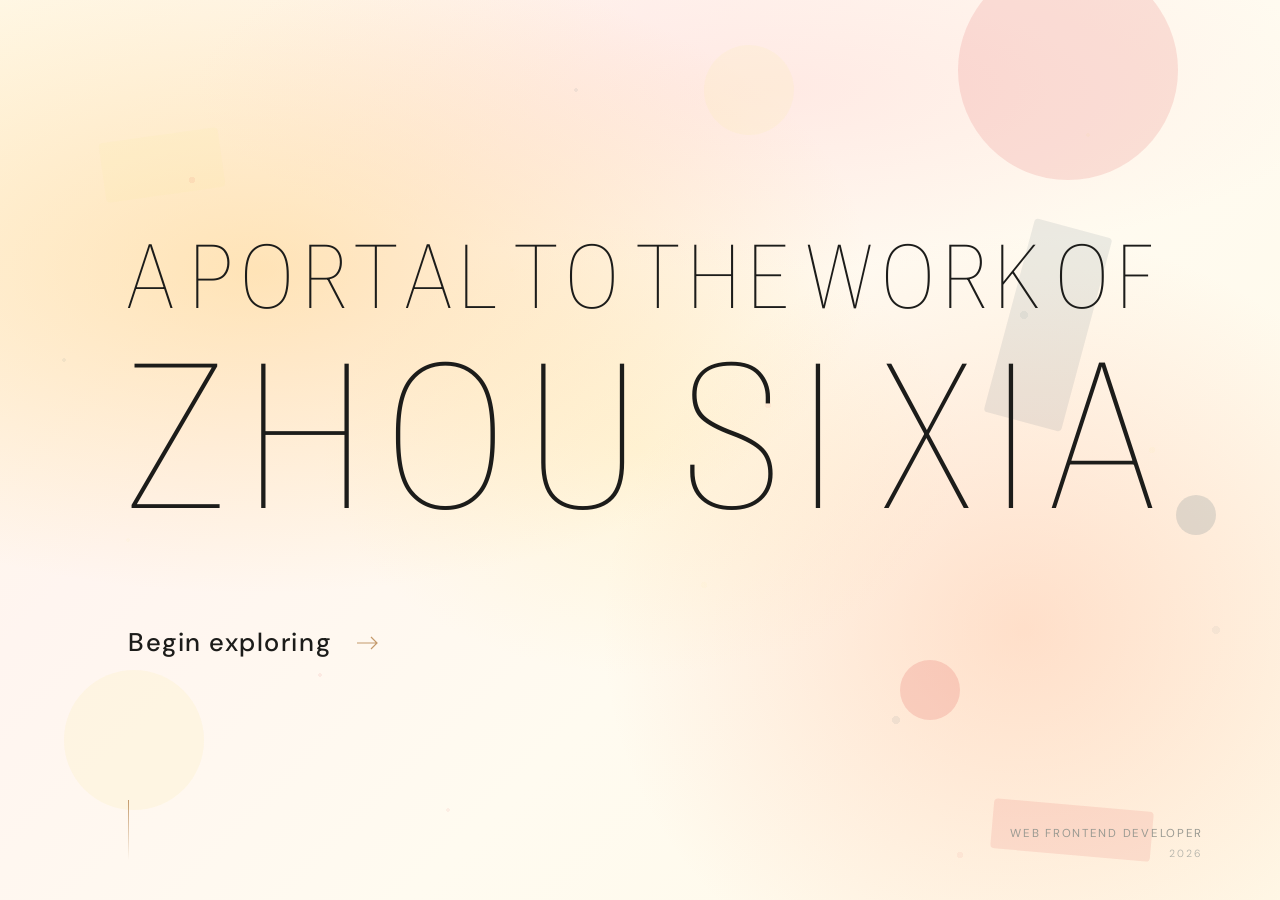
==== splash.html @ 554e8892 "[装饰] Splash 背景添加波谱风圆点 - 15个圆点，大小2-4px，随机分布 - 三色：红 #D62828 / 黄 #F8E9A1 / 深蓝 #003049 - 透明度极低（0.04-0.10" ====
<!doctype html>
<html lang="en">
  <head>
    <meta charset="UTF-8" />
    <meta name="viewport" content="width=device-width, initial-scale=1.0" />
    <title>周思霞 | Web Frontend Developer</title>
    <link rel="preconnect" href="https://fonts.googleapis.com" />
    <link rel="preconnect" href="https://fonts.gstatic.com" crossorigin />
    <!-- Roboto Flex 可变字体（支持 wght/wdth/ital 轴） -->
    <link
      href="https://fonts.googleapis.com/css2?family=Roboto+Flex:opsz,wdth,wght@8..144,25..151,100..1000&display=swap"
      rel="stylesheet"
    />
    <link
      href="https://fonts.googleapis.com/css2?family=DM+Sans:ital,opsz,wght@0,9..40,300;0,9..40,400;0,9..40,500;0,9..40,600&display=swap"
      rel="stylesheet"
    />
    <link rel="stylesheet" href="splash.css" />
  </head>
  <body>
    <div class="splash" id="splash">
      <!-- 波谱风圆点底纹 -->
      <div class="splash-dots"></div>

      <!-- 背景几何装饰 -->
      <div class="splash-shapes">
        <div class="shape shape-circle shape-1"></div>
        <div class="shape shape-circle shape-2"></div>
        <div class="shape shape-rect shape-3"></div>
        <div class="shape shape-circle shape-4"></div>
        <div class="shape shape-rect shape-5"></div>
        <div class="shape shape-circle shape-6"></div>
        <div class="shape shape-rect shape-7"></div>
        <div class="shape shape-circle shape-8"></div>
      </div>

      <!-- 主内容 -->
      <div class="splash-body">
        <!-- TextPressure 文字动效容器 -->
        <div class="tp-container" id="tpContainer1">
          <h1 class="tp-title" id="tpTitle1"></h1>
        </div>
        <div class="tp-container" id="tpContainer2">
          <h1 class="tp-title" id="tpTitle2"></h1>
        </div>

        <button class="splash-cta" id="enterBtn">
          <span>Begin exploring</span>
          <svg
            class="splash-cta-arrow"
            viewBox="0 0 32 32"
            fill="none"
            stroke="currentColor"
            stroke-width="1.2"
          >
            <path d="M6 16h20M20 10l6 6-6 6" />
          </svg>
        </button>
      </div>

      <!-- 右下角信息 -->
      <div class="splash-footer">
        <span class="splash-footer-role">WEB FRONTEND DEVELOPER</span>
        <span class="splash-footer-year">2026</span>
      </div>

      <!-- 左下角装饰线 -->
      <div class="splash-accent"></div>
    </div>

    <script>
      // =============================================
      // TextPressure - 严格按 ReactBits 原始代码移植
      // 保留全部动画曲线和延迟参数
      // 两行独立实例，共享鼠标状态
      // =============================================
      (function () {
        "use strict";

        const TEXT_COLOR = "#1C1C1A";
        const WIDTH = true;
        const WEIGHT = true;
        const ITALIC = true;
        const ALPHA = false;
        const MIN_FONT_SIZE = 20;

        // 原始工具函数
        function dist(a, b) {
          const dx = b.x - a.x;
          const dy = b.y - a.y;
          return Math.sqrt(dx * dx + dy * dy);
        }

        function getAttr(distance, maxDist, minVal, maxVal) {
          const val = maxVal - Math.abs((maxVal * distance) / maxDist);
          return Math.max(minVal, val + minVal);
        }

        function debounce(func, delay) {
          let timeoutId;
          return function () {
            clearTimeout(timeoutId);
            timeoutId = setTimeout(func, delay);
          };
        }

        // 共享鼠标状态
        const mouseRef = { x: 0, y: 0 };
        const cursorRef = { x: 0, y: 0 };
        const targetRef = { x: 0, y: 0 }; // 动画实际跟随的目标
        let isHovering = false;

        window.addEventListener("mousemove", function (e) {
          cursorRef.x = e.clientX;
          cursorRef.y = e.clientY;
        });
        window.addEventListener(
          "touchmove",
          function (e) {
            const t = e.touches[0];
            cursorRef.x = t.clientX;
            cursorRef.y = t.clientY;
          },
          { passive: true },
        );

        // 初始化鼠标位置
        const initRect = document
          .getElementById("tpContainer1")
          .getBoundingClientRect();
        const initCx = initRect.left + initRect.width / 2;
        const initCy = initRect.top + initRect.height / 2;
        mouseRef.x = initCx;
        mouseRef.y = initCy;
        cursorRef.x = initCx;
        cursorRef.y = initCy;
        targetRef.x = initCx;
        targetRef.y = initCy;

        // 检测鼠标是否在文字区域内
        function checkHover() {
          const r1 = document
            .getElementById("tpContainer1")
            .getBoundingClientRect();
          const r2 = document
            .getElementById("tpContainer2")
            .getBoundingClientRect();
          const padding = 40;
          const top = Math.min(r1.top, r2.top) - padding;
          const bottom = Math.max(r1.bottom, r2.bottom) + padding;
          const left = Math.min(r1.left, r2.left) - padding;
          const right = Math.max(r1.right, r2.right) + padding;
          isHovering =
            cursorRef.x >= left &&
            cursorRef.x <= right &&
            cursorRef.y >= top &&
            cursorRef.y <= bottom;
        }

        window.addEventListener("mousemove", checkHover);
        window.addEventListener("touchmove", checkHover, { passive: true });

        // 创建单行 TextPressure
        function createLine(containerId, titleId, text) {
          const container = document.getElementById(containerId);
          const title = document.getElementById(titleId);
          const chars = text.split("");
          const spansRef = [];

          chars.forEach(function (char) {
            const span = document.createElement("span");
            span.textContent = char;
            span.setAttribute("data-char", char);
            span.style.display = "inline-block";
            span.style.color = TEXT_COLOR;
            title.appendChild(span);
            spansRef.push(span);
          });

          function setSize() {
            if (!container || !title) return;
            const containerW = container.getBoundingClientRect().width;
            let newFontSize = containerW / (chars.length / 2);
            newFontSize = Math.max(newFontSize, MIN_FONT_SIZE);
            title.style.fontSize = newFontSize + "px";
          }

          const debouncedSetSize = debounce(setSize, 100);
          debouncedSetSize();
          window.addEventListener("resize", debouncedSetSize);

          return { title: title, spansRef: spansRef };
        }

        // 创建两行
        const line1 = createLine(
          "tpContainer1",
          "tpTitle1",
          "A PORTAL TO THE WORK OF",
        );
        const line2 = createLine("tpContainer2", "tpTitle2", "ZHOU SI XIA");

        // 默认状态值
        const DEFAULT_WDTH = 100;
        const DEFAULT_WGHT = 200;
        const DEFAULT_ITAL = 0;
        const LERP = 15; // 原始 lerp 因子

        // 每个 span 的当前插值状态
        function createSpanState() {
          return { wdth: DEFAULT_WDTH, wght: DEFAULT_WGHT, ital: DEFAULT_ITAL };
        }

        // 初始化所有 span 的状态
        function initSpanStates(line) {
          line.states = line.spansRef.map(function () {
            return createSpanState();
          });
        }

        initSpanStates(line1);
        initSpanStates(line2);

        // 原始动画循环
        function animate() {
          if (isHovering) {
            // 悬停：按原始逻辑计算目标值
            [line1, line2].forEach(function (line) {
              if (!line.title) return;
              const titleRect = line.title.getBoundingClientRect();
              const maxDist = titleRect.width / 2;

              line.spansRef.forEach(function (span, i) {
                if (!span) return;
                const rect = span.getBoundingClientRect();
                const charCenter = {
                  x: rect.x + rect.width / 2,
                  y: rect.y + rect.height / 2,
                };
                const d = dist(mouseRef, charCenter);

                const targetWdth = WIDTH
                  ? Math.floor(getAttr(d, maxDist, 5, 200))
                  : DEFAULT_WDTH;
                const targetWght = WEIGHT
                  ? Math.floor(getAttr(d, maxDist, 100, 900))
                  : DEFAULT_WGHT;
                const targetItal = ITALIC
                  ? parseFloat(getAttr(d, maxDist, 0, 1).toFixed(2))
                  : DEFAULT_ITAL;

                // 插值到目标
                line.states[i].wdth +=
                  (targetWdth - line.states[i].wdth) / LERP;
                line.states[i].wght +=
                  (targetWght - line.states[i].wght) / LERP;
                line.states[i].ital +=
                  (targetItal - line.states[i].ital) / LERP;
              });
            });

            // 跟随鼠标
            mouseRef.x += (cursorRef.x - mouseRef.x) / LERP;
            mouseRef.y += (cursorRef.y - mouseRef.y) / LERP;
          } else {
            // 离开：所有 span 平滑恢复到默认值
            [line1, line2].forEach(function (line) {
              line.states.forEach(function (state) {
                state.wdth += (DEFAULT_WDTH - state.wdth) / LERP;
                state.wght += (DEFAULT_WGHT - state.wght) / LERP;
                state.ital += (DEFAULT_ITAL - state.ital) / LERP;
              });
            });
          }

          // 应用当前状态到 DOM
          [line1, line2].forEach(function (line) {
            line.spansRef.forEach(function (span, i) {
              if (!span || !line.states[i]) return;
              const s = line.states[i];
              const settings =
                "'wght' " +
                Math.round(s.wght) +
                ", 'wdth' " +
                Math.round(s.wdth) +
                ", 'ital' " +
                s.ital.toFixed(2);
              if (span.style.fontVariationSettings !== settings) {
                span.style.fontVariationSettings = settings;
              }
            });
          });

          requestAnimationFrame(animate);
        }

        requestAnimationFrame(animate);
      })();
    </script>

    <!-- 过渡 -->
    <script>
      document
        .getElementById("enterBtn")
        .addEventListener("click", function () {
          document.getElementById("splash").classList.add("fade-out");
          setTimeout(function () {
            window.location.href = "index.html";
          }, 1000);
        });
    </script>
  </body>
</html>
---- splash.css ----
/* ========================================
   Splash Page - 画廊入口
   灵感：Pieter Lessing / Duda Moraes / James Parker
   ======================================== */

* { margin: 0; padding: 0; box-sizing: border-box; }

html, body {
  width: 100%;
  height: 100%;
  overflow: hidden;
  background: #FFFBF0;
}

/* 整页容器 */
.splash {
  position: fixed;
  inset: 0;
  width: 100%;
  height: 100%;
  z-index: 10000;
  display: flex;
  transition: opacity 1s cubic-bezier(0.65, 0, 0.35, 1);
  /* 多层渐变叠加，营造高级层次感 */
  background:
    radial-gradient(ellipse 80% 60% at 20% 30%, rgba(255, 200, 100, 0.4) 0%, transparent 60%),
    radial-gradient(ellipse 60% 80% at 80% 70%, rgba(255, 160, 120, 0.3) 0%, transparent 55%),
    radial-gradient(ellipse 50% 50% at 50% 50%, rgba(255, 230, 150, 0.25) 0%, transparent 50%),
    radial-gradient(ellipse 90% 40% at 60% 10%, rgba(255, 180, 180, 0.2) 0%, transparent 50%),
    linear-gradient(135deg, #FFF8E7 0%, #FFF5F0 30%, #FFFBF0 60%, #FFF9E8 100%);
}

/* 整页容器 */
.splash {
  position: fixed;
  inset: 0;
  width: 100%;
  height: 100%;
  z-index: 10000;
  display: flex;
  transition: opacity 1s cubic-bezier(0.65, 0, 0.35, 1);
}

.splash.fade-out {
  opacity: 0;
  pointer-events: none;
}

/* 波谱风圆点底纹 */
.splash-dots {
  position: absolute;
  inset: 0;
  z-index: 0;
  pointer-events: none;
  background:
    radial-gradient(circle 3px at 15% 20%, rgba(214, 40, 40, 0.08) 100%, transparent 100%),
    radial-gradient(circle 2px at 85% 15%, rgba(248, 233, 161, 0.1) 100%, transparent 100%),
    radial-gradient(circle 4px at 70% 80%, rgba(0, 48, 73, 0.06) 100%, transparent 100%),
    radial-gradient(circle 2px at 25% 75%, rgba(214, 40, 40, 0.07) 100%, transparent 100%),
    radial-gradient(circle 3px at 90% 50%, rgba(248, 233, 161, 0.09) 100%, transparent 100%),
    radial-gradient(circle 2px at 45% 10%, rgba(0, 48, 73, 0.06) 100%, transparent 100%),
    radial-gradient(circle 3px at 60% 45%, rgba(214, 40, 40, 0.05) 100%, transparent 100%),
    radial-gradient(circle 2px at 10% 60%, rgba(248, 233, 161, 0.08) 100%, transparent 100%),
    radial-gradient(circle 4px at 80% 35%, rgba(0, 48, 73, 0.05) 100%, transparent 100%),
    radial-gradient(circle 2px at 35% 90%, rgba(214, 40, 40, 0.06) 100%, transparent 100%),
    radial-gradient(circle 3px at 55% 65%, rgba(248, 233, 161, 0.07) 100%, transparent 100%),
    radial-gradient(circle 2px at 5% 40%, rgba(0, 48, 73, 0.05) 100%, transparent 100%),
    radial-gradient(circle 3px at 75% 95%, rgba(214, 40, 40, 0.05) 100%, transparent 100%),
    radial-gradient(circle 2px at 40% 30%, rgba(248, 233, 161, 0.06) 100%, transparent 100%),
    radial-gradient(circle 4px at 95% 70%, rgba(0, 48, 73, 0.04) 100%, transparent 100%);
}

/* 背景几何装饰 */
.splash-shapes {
  position: absolute;
  inset: 0;
  z-index: 1;
  pointer-events: none;
  overflow: hidden;
}

.shape {
  position: absolute;
  opacity: 0;
  animation: shape-in 1.2s ease forwards;
}

.shape-circle {
  border-radius: 50%;
}

.shape-rect {
  border-radius: 4px;
}

/* 圆形1 - 右上角大圆 */
.shape-1 {
  width: 220px;
  height: 220px;
  background: rgba(214, 40, 40, 0.12);
  top: -40px;
  right: 8%;
  animation-delay: 0.3s;
}

/* 圆形2 - 左下角中圆 */
.shape-2 {
  width: 140px;
  height: 140px;
  background: rgba(248, 233, 161, 0.18);
  bottom: 10%;
  left: 5%;
  animation-delay: 0.5s;
}

/* 长方形1 - 右侧中部 */
.shape-3 {
  width: 80px;
  height: 200px;
  background: rgba(0, 48, 73, 0.08);
  top: 25%;
  right: 15%;
  transform: rotate(15deg);
  animation-delay: 0.4s;
}

/* 圆形3 - 右下角小圆 */
.shape-4 {
  width: 60px;
  height: 60px;
  background: rgba(214, 40, 40, 0.15);
  bottom: 20%;
  right: 25%;
  animation-delay: 0.7s;
}

/* 长方形2 - 左上角 */
.shape-5 {
  width: 120px;
  height: 60px;
  background: rgba(248, 233, 161, 0.14);
  top: 15%;
  left: 8%;
  transform: rotate(-8deg);
  animation-delay: 0.6s;
}

/* 圆形4 - 右侧中部小圆 */
.shape-6 {
  width: 40px;
  height: 40px;
  background: rgba(0, 48, 73, 0.12);
  top: 55%;
  right: 5%;
  animation-delay: 0.8s;
}

/* 长方形3 - 底部右侧 */
.shape-7 {
  width: 160px;
  height: 50px;
  background: rgba(214, 40, 40, 0.1);
  bottom: 5%;
  right: 10%;
  transform: rotate(5deg);
  animation-delay: 0.9s;
}

/* 圆形5 - 顶部中央偏右 */
.shape-8 {
  width: 90px;
  height: 90px;
  background: rgba(248, 233, 161, 0.16);
  top: 5%;
  left: 55%;
  animation-delay: 0.5s;
}

@keyframes shape-in {
  from {
    opacity: 0;
    scale: 0.8;
    translate: 0 20px;
  }
  to {
    opacity: 1;
    scale: 1;
    translate: 0 0;
  }
}

/* 左侧内容区 */
.splash-body {
  position: relative;
  z-index: 2;
  flex: 1;
  display: flex;
  flex-direction: column;
  justify-content: center;
  padding: 0 10%;
  pointer-events: none;
}

.splash-body * {
  pointer-events: auto;
}

/* TextPressure 文字动效容器 */
.tp-container {
  position: relative;
  width: 100%;
  opacity: 0;
  animation: splash-in 1s ease forwards;
  animation-delay: 0.4s;
}

.tp-container + .tp-container {
  animation-delay: 0.6s;
}

.tp-title {
  font-family: 'Roboto Flex', sans-serif;
  text-transform: uppercase;
  font-weight: 100;
  line-height: 1.1;
  margin: 0;
  text-align: center;
  user-select: none;
  white-space: nowrap;
  width: 100%;
  display: flex;
  justify-content: space-between;
  color: #1C1C1A;
}

/* 按钮 */
.splash-cta {
  margin-top: 64px;
  display: inline-flex;
  align-items: center;
  gap: 20px;
  font-family: 'DM Sans', 'Inter', sans-serif;
  font-size: 1.6rem;
  font-weight: 500;
  letter-spacing: 0.06em;
  color: #1C1C1A;
  background: none;
  border: none;
  cursor: pointer;
  padding: 12px 0;
  opacity: 0;
  transform: translateY(16px);
  animation: splash-in 0.9s ease forwards;
  animation-delay: 0.8s;
  transition: gap 0.3s ease, color 0.3s ease, transform 0.15s ease;
}

.splash-cta:hover {
  gap: 28px;
  color: #C49A6C;
}

.splash-cta:active {
  transform: scale(0.95);
  transition: transform 0.08s ease;
}

.splash-cta-arrow {
  width: 32px;
  height: 32px;
  color: #C49A6C;
  transition: transform 0.3s ease;
}

.splash-cta:hover .splash-cta-arrow {
  transform: translateX(6px);
}

/* 右下角信息 */
.splash-footer {
  position: absolute;
  bottom: 40px;
  right: 6%;
  z-index: 2;
  display: flex;
  flex-direction: column;
  align-items: flex-end;
  gap: 6px;
  opacity: 0;
  animation: splash-in 0.8s ease forwards;
  animation-delay: 1.2s;
}

.splash-footer-role {
  font-family: 'DM Sans', 'Inter', sans-serif;
  font-size: 0.72rem;
  font-weight: 400;
  letter-spacing: 0.15em;
  text-transform: uppercase;
  color: #9A9A92;
}

.splash-footer-year {
  font-family: 'DM Sans', 'Inter', sans-serif;
  font-size: 0.65rem;
  font-weight: 300;
  letter-spacing: 0.2em;
  color: #B0B0A8;
}

/* 左下角装饰 */
.splash-accent {
  position: absolute;
  bottom: 40px;
  left: 10%;
  z-index: 2;
  width: 1px;
  height: 60px;
  background: linear-gradient(to bottom, #C49A6C, transparent);
  opacity: 0;
  animation: splash-in 0.8s ease forwards;
  animation-delay: 1.4s;
}

/* 动画 */
@keyframes splash-in {
  to {
    opacity: 1;
    transform: translateY(0);
  }
}

/* 响应式 */
@media (max-width: 768px) {
  .splash-body {
    padding: 0 8%;
  }

  .tp-title {
    white-space: normal;
  }

  .splash-footer {
    bottom: 32px;
    right: 8%;
  }

  .splash-accent {
    bottom: 32px;
    left: 8%;
    height: 40px;
  }
}
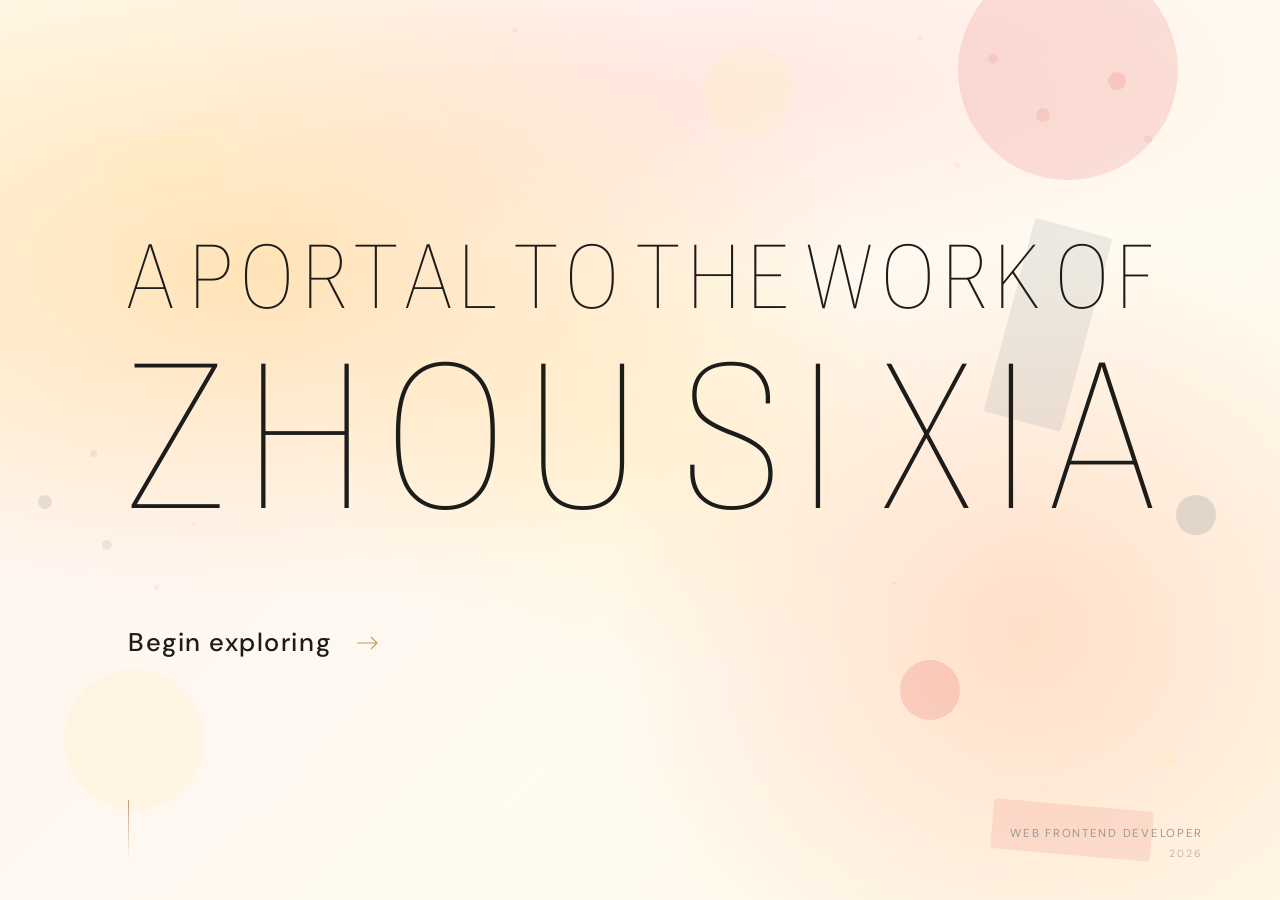
==== commit ebefd972: "[重写] Splash 波谱圆点改为聚落式分布 - 右上角红色聚落：6个圆点，18px→5px 递减 - 右下角黄色聚落：5个圆点，16px→5px 递减 - 左侧蓝色聚落：5个圆点，14px→4px" ====
--- a/splash.html
+++ b/splash.html
@@ -19,8 +19,34 @@
   </head>
   <body>
     <div class="splash" id="splash">
-      <!-- 波谱风圆点底纹 -->
-      <div class="splash-dots"></div>
+      <!-- 波谱风圆点底纹 - 聚落式分布 -->
+      <div class="splash-dots">
+        <!-- 右上角红色聚落 -->
+        <div class="dots-cluster dots-red-1"></div>
+        <div class="dots-cluster dots-red-2"></div>
+        <div class="dots-cluster dots-red-3"></div>
+        <div class="dots-cluster dots-red-4"></div>
+        <div class="dots-cluster dots-red-5"></div>
+        <div class="dots-cluster dots-red-6"></div>
+        <!-- 右下角黄色聚落 -->
+        <div class="dots-cluster dots-yellow-1"></div>
+        <div class="dots-cluster dots-yellow-2"></div>
+        <div class="dots-cluster dots-yellow-3"></div>
+        <div class="dots-cluster dots-yellow-4"></div>
+        <div class="dots-cluster dots-yellow-5"></div>
+        <!-- 左侧蓝色聚落 -->
+        <div class="dots-cluster dots-blue-1"></div>
+        <div class="dots-cluster dots-blue-2"></div>
+        <div class="dots-cluster dots-blue-3"></div>
+        <div class="dots-cluster dots-blue-4"></div>
+        <div class="dots-cluster dots-blue-5"></div>
+        <!-- 散点 -->
+        <div class="dots-cluster dots-scatter-1"></div>
+        <div class="dots-cluster dots-scatter-2"></div>
+        <div class="dots-cluster dots-scatter-3"></div>
+        <div class="dots-cluster dots-scatter-4"></div>
+        <div class="dots-cluster dots-scatter-5"></div>
+      </div>
 
       <!-- 背景几何装饰 -->
       <div class="splash-shapes">
--- a/splash.css
+++ b/splash.css
@@ -46,29 +46,49 @@
   pointer-events: none;
 }
 
-/* 波谱风圆点底纹 */
+/* 波谱风圆点底纹 - 从大到小、从密到散 */
 .splash-dots {
   position: absolute;
   inset: 0;
   z-index: 0;
   pointer-events: none;
-  background:
-    radial-gradient(circle 3px at 15% 20%, rgba(214, 40, 40, 0.08) 100%, transparent 100%),
-    radial-gradient(circle 2px at 85% 15%, rgba(248, 233, 161, 0.1) 100%, transparent 100%),
-    radial-gradient(circle 4px at 70% 80%, rgba(0, 48, 73, 0.06) 100%, transparent 100%),
-    radial-gradient(circle 2px at 25% 75%, rgba(214, 40, 40, 0.07) 100%, transparent 100%),
-    radial-gradient(circle 3px at 90% 50%, rgba(248, 233, 161, 0.09) 100%, transparent 100%),
-    radial-gradient(circle 2px at 45% 10%, rgba(0, 48, 73, 0.06) 100%, transparent 100%),
-    radial-gradient(circle 3px at 60% 45%, rgba(214, 40, 40, 0.05) 100%, transparent 100%),
-    radial-gradient(circle 2px at 10% 60%, rgba(248, 233, 161, 0.08) 100%, transparent 100%),
-    radial-gradient(circle 4px at 80% 35%, rgba(0, 48, 73, 0.05) 100%, transparent 100%),
-    radial-gradient(circle 2px at 35% 90%, rgba(214, 40, 40, 0.06) 100%, transparent 100%),
-    radial-gradient(circle 3px at 55% 65%, rgba(248, 233, 161, 0.07) 100%, transparent 100%),
-    radial-gradient(circle 2px at 5% 40%, rgba(0, 48, 73, 0.05) 100%, transparent 100%),
-    radial-gradient(circle 3px at 75% 95%, rgba(214, 40, 40, 0.05) 100%, transparent 100%),
-    radial-gradient(circle 2px at 40% 30%, rgba(248, 233, 161, 0.06) 100%, transparent 100%),
-    radial-gradient(circle 4px at 95% 70%, rgba(0, 48, 73, 0.04) 100%, transparent 100%);
-}
+  overflow: hidden;
+}
+
+.dots-cluster {
+  position: absolute;
+  border-radius: 50%;
+  pointer-events: none;
+}
+
+/* 右上角聚落 - 红色系 */
+.dots-red-1 { width: 18px; height: 18px; background: rgba(214,40,40,0.12); top: 8%; right: 12%; }
+.dots-red-2 { width: 14px; height: 14px; background: rgba(214,40,40,0.10); top: 12%; right: 18%; }
+.dots-red-3 { width: 10px; height: 10px; background: rgba(214,40,40,0.09); top: 6%; right: 22%; }
+.dots-red-4 { width: 8px; height: 8px; background: rgba(214,40,40,0.07); top: 15%; right: 10%; }
+.dots-red-5 { width: 6px; height: 6px; background: rgba(214,40,40,0.06); top: 18%; right: 25%; }
+.dots-red-6 { width: 5px; height: 5px; background: rgba(214,40,40,0.05); top: 4%; right: 28%; }
+
+/* 右下角聚落 - 黄色系 */
+.dots-yellow-1 { width: 16px; height: 16px; background: rgba(248,233,161,0.14); bottom: 15%; right: 8%; }
+.dots-yellow-2 { width: 12px; height: 12px; background: rgba(248,233,161,0.12); bottom: 20%; right: 14%; }
+.dots-yellow-3 { width: 9px; height: 9px; background: rgba(248,233,161,0.10); bottom: 12%; right: 18%; }
+.dots-yellow-4 { width: 7px; height: 7px; background: rgba(248,233,161,0.08); bottom: 25%; right: 6%; }
+.dots-yellow-5 { width: 5px; height: 5px; background: rgba(248,233,161,0.06); bottom: 8%; right: 22%; }
+
+/* 左侧中部聚落 - 深蓝系 */
+.dots-blue-1 { width: 14px; height: 14px; background: rgba(0,48,73,0.10); top: 55%; left: 3%; }
+.dots-blue-2 { width: 10px; height: 10px; background: rgba(0,48,73,0.08); top: 60%; left: 8%; }
+.dots-blue-3 { width: 7px; height: 7px; background: rgba(0,48,73,0.07); top: 50%; left: 7%; }
+.dots-blue-4 { width: 5px; height: 5px; background: rgba(0,48,73,0.05); top: 65%; left: 12%; }
+.dots-blue-5 { width: 4px; height: 4px; background: rgba(0,48,73,0.04); top: 58%; left: 15%; }
+
+/* 顶部散点 - 混合色 */
+.dots-scatter-1 { width: 6px; height: 6px; background: rgba(214,40,40,0.06); top: 3%; left: 40%; }
+.dots-scatter-2 { width: 5px; height: 5px; background: rgba(248,233,161,0.07); top: 22%; right: 35%; }
+.dots-scatter-3 { width: 4px; height: 4px; background: rgba(0,48,73,0.05); bottom: 35%; right: 30%; }
+.dots-scatter-4 { width: 3px; height: 3px; background: rgba(214,40,40,0.04); top: 40%; right: 40%; }
+.dots-scatter-5 { width: 3px; height: 3px; background: rgba(248,233,161,0.05); bottom: 40%; left: 25%; }
 
 /* 背景几何装饰 */
 .splash-shapes {
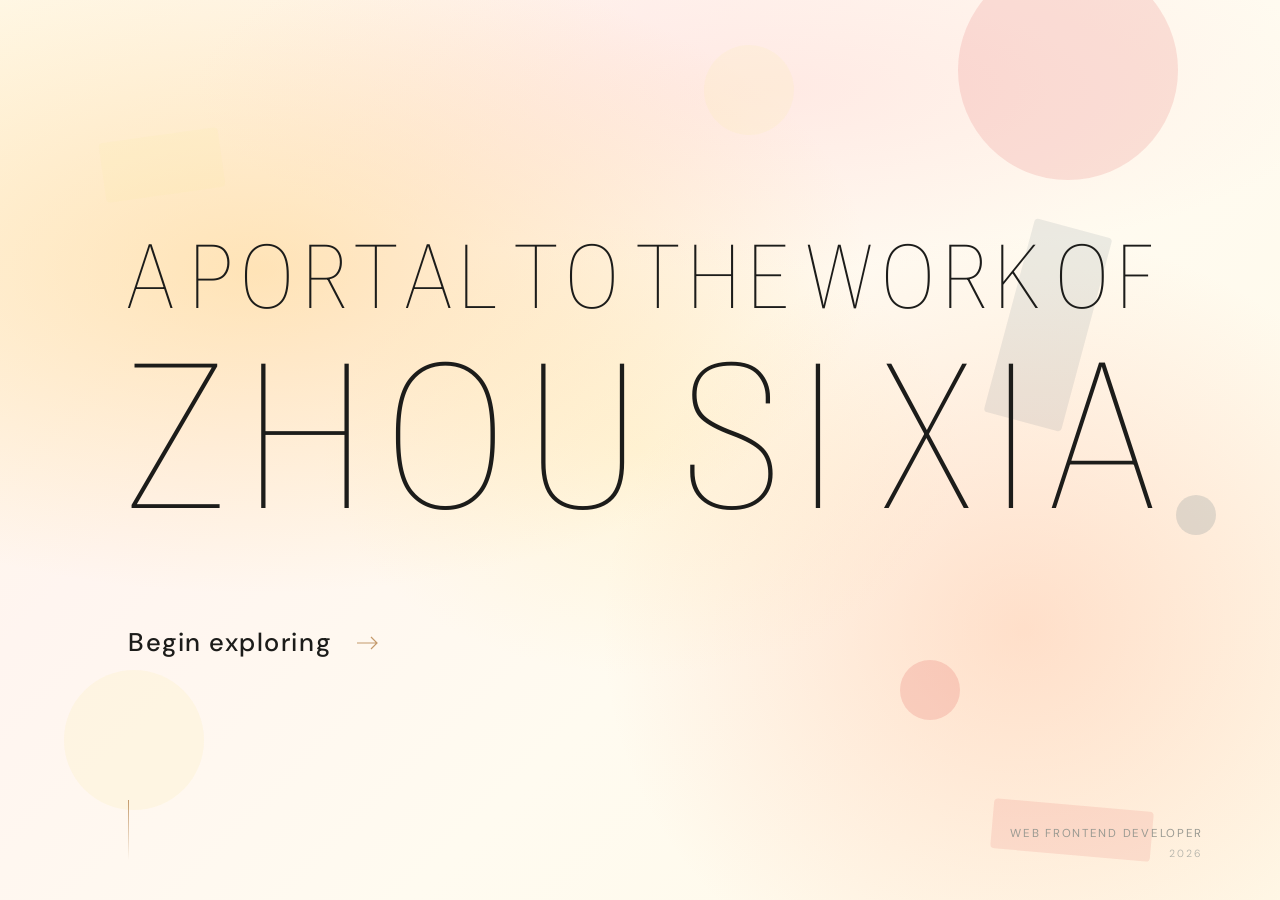
==== commit ed2282d1: "[清理] 删除全部波谱风圆点代码" ====
--- a/splash.html
+++ b/splash.html
@@ -19,35 +19,6 @@
   </head>
   <body>
     <div class="splash" id="splash">
-      <!-- 波谱风圆点底纹 - 聚落式分布 -->
-      <div class="splash-dots">
-        <!-- 右上角红色聚落 -->
-        <div class="dots-cluster dots-red-1"></div>
-        <div class="dots-cluster dots-red-2"></div>
-        <div class="dots-cluster dots-red-3"></div>
-        <div class="dots-cluster dots-red-4"></div>
-        <div class="dots-cluster dots-red-5"></div>
-        <div class="dots-cluster dots-red-6"></div>
-        <!-- 右下角黄色聚落 -->
-        <div class="dots-cluster dots-yellow-1"></div>
-        <div class="dots-cluster dots-yellow-2"></div>
-        <div class="dots-cluster dots-yellow-3"></div>
-        <div class="dots-cluster dots-yellow-4"></div>
-        <div class="dots-cluster dots-yellow-5"></div>
-        <!-- 左侧蓝色聚落 -->
-        <div class="dots-cluster dots-blue-1"></div>
-        <div class="dots-cluster dots-blue-2"></div>
-        <div class="dots-cluster dots-blue-3"></div>
-        <div class="dots-cluster dots-blue-4"></div>
-        <div class="dots-cluster dots-blue-5"></div>
-        <!-- 散点 -->
-        <div class="dots-cluster dots-scatter-1"></div>
-        <div class="dots-cluster dots-scatter-2"></div>
-        <div class="dots-cluster dots-scatter-3"></div>
-        <div class="dots-cluster dots-scatter-4"></div>
-        <div class="dots-cluster dots-scatter-5"></div>
-      </div>
-
       <!-- 背景几何装饰 -->
       <div class="splash-shapes">
         <div class="shape shape-circle shape-1"></div>
--- a/splash.css
+++ b/splash.css
@@ -45,50 +45,6 @@
   opacity: 0;
   pointer-events: none;
 }
-
-/* 波谱风圆点底纹 - 从大到小、从密到散 */
-.splash-dots {
-  position: absolute;
-  inset: 0;
-  z-index: 0;
-  pointer-events: none;
-  overflow: hidden;
-}
-
-.dots-cluster {
-  position: absolute;
-  border-radius: 50%;
-  pointer-events: none;
-}
-
-/* 右上角聚落 - 红色系 */
-.dots-red-1 { width: 18px; height: 18px; background: rgba(214,40,40,0.12); top: 8%; right: 12%; }
-.dots-red-2 { width: 14px; height: 14px; background: rgba(214,40,40,0.10); top: 12%; right: 18%; }
-.dots-red-3 { width: 10px; height: 10px; background: rgba(214,40,40,0.09); top: 6%; right: 22%; }
-.dots-red-4 { width: 8px; height: 8px; background: rgba(214,40,40,0.07); top: 15%; right: 10%; }
-.dots-red-5 { width: 6px; height: 6px; background: rgba(214,40,40,0.06); top: 18%; right: 25%; }
-.dots-red-6 { width: 5px; height: 5px; background: rgba(214,40,40,0.05); top: 4%; right: 28%; }
-
-/* 右下角聚落 - 黄色系 */
-.dots-yellow-1 { width: 16px; height: 16px; background: rgba(248,233,161,0.14); bottom: 15%; right: 8%; }
-.dots-yellow-2 { width: 12px; height: 12px; background: rgba(248,233,161,0.12); bottom: 20%; right: 14%; }
-.dots-yellow-3 { width: 9px; height: 9px; background: rgba(248,233,161,0.10); bottom: 12%; right: 18%; }
-.dots-yellow-4 { width: 7px; height: 7px; background: rgba(248,233,161,0.08); bottom: 25%; right: 6%; }
-.dots-yellow-5 { width: 5px; height: 5px; background: rgba(248,233,161,0.06); bottom: 8%; right: 22%; }
-
-/* 左侧中部聚落 - 深蓝系 */
-.dots-blue-1 { width: 14px; height: 14px; background: rgba(0,48,73,0.10); top: 55%; left: 3%; }
-.dots-blue-2 { width: 10px; height: 10px; background: rgba(0,48,73,0.08); top: 60%; left: 8%; }
-.dots-blue-3 { width: 7px; height: 7px; background: rgba(0,48,73,0.07); top: 50%; left: 7%; }
-.dots-blue-4 { width: 5px; height: 5px; background: rgba(0,48,73,0.05); top: 65%; left: 12%; }
-.dots-blue-5 { width: 4px; height: 4px; background: rgba(0,48,73,0.04); top: 58%; left: 15%; }
-
-/* 顶部散点 - 混合色 */
-.dots-scatter-1 { width: 6px; height: 6px; background: rgba(214,40,40,0.06); top: 3%; left: 40%; }
-.dots-scatter-2 { width: 5px; height: 5px; background: rgba(248,233,161,0.07); top: 22%; right: 35%; }
-.dots-scatter-3 { width: 4px; height: 4px; background: rgba(0,48,73,0.05); bottom: 35%; right: 30%; }
-.dots-scatter-4 { width: 3px; height: 3px; background: rgba(214,40,40,0.04); top: 40%; right: 40%; }
-.dots-scatter-5 { width: 3px; height: 3px; background: rgba(248,233,161,0.05); bottom: 40%; left: 25%; }
 
 /* 背景几何装饰 */
 .splash-shapes {
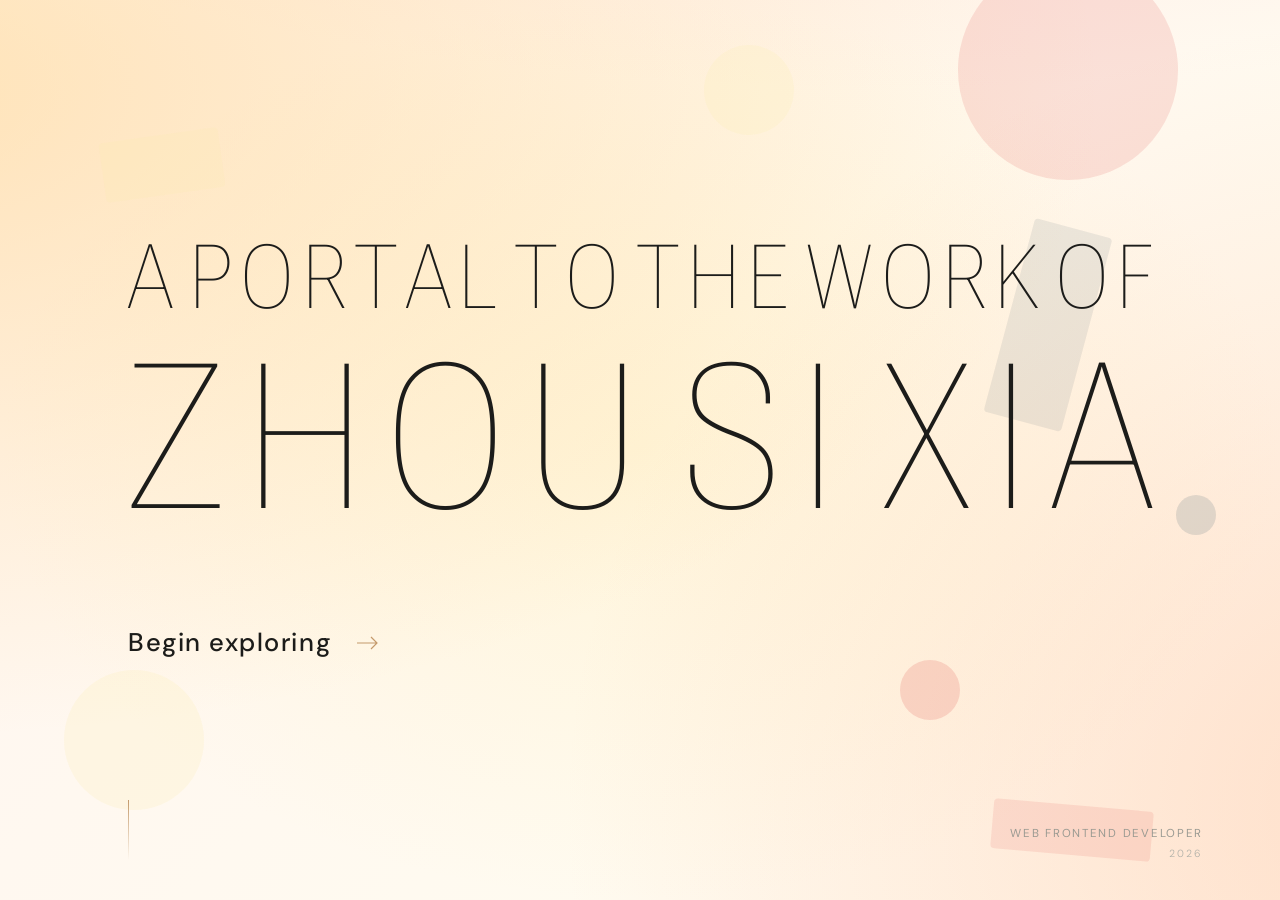
==== commit ec97cb57: "[动效] Splash 晕染背景添加极光漂移动画 - 渐变层扩大 50%（inset: -50%），移动时不露边 - 20秒循环，来回漂移+旋转+缩放 - 平滑缓动 ease-in-out - 文字和" ====
--- a/splash.html
+++ b/splash.html
@@ -19,6 +19,9 @@
   </head>
   <body>
     <div class="splash" id="splash">
+      <!-- 动态渐变背景 -->
+      <div class="splash-gradient"></div>
+
       <!-- 背景几何装饰 -->
       <div class="splash-shapes">
         <div class="shape shape-circle shape-1"></div>
--- a/splash.css
+++ b/splash.css
@@ -21,13 +21,36 @@
   z-index: 10000;
   display: flex;
   transition: opacity 1s cubic-bezier(0.65, 0, 0.35, 1);
-  /* 多层渐变叠加，营造高级层次感 */
+}
+
+/* 动态渐变背景层 */
+.splash-gradient {
+  position: absolute;
+  inset: -50%;
+  z-index: 0;
+  pointer-events: none;
   background:
     radial-gradient(ellipse 80% 60% at 20% 30%, rgba(255, 200, 100, 0.4) 0%, transparent 60%),
     radial-gradient(ellipse 60% 80% at 80% 70%, rgba(255, 160, 120, 0.3) 0%, transparent 55%),
     radial-gradient(ellipse 50% 50% at 50% 50%, rgba(255, 230, 150, 0.25) 0%, transparent 50%),
     radial-gradient(ellipse 90% 40% at 60% 10%, rgba(255, 180, 180, 0.2) 0%, transparent 50%),
     linear-gradient(135deg, #FFF8E7 0%, #FFF5F0 30%, #FFFBF0 60%, #FFF9E8 100%);
+  animation: gradient-drift 20s ease-in-out infinite alternate;
+}
+
+@keyframes gradient-drift {
+  0% {
+    transform: translate(0%, 0%) rotate(0deg) scale(1);
+  }
+  33% {
+    transform: translate(3%, -2%) rotate(1deg) scale(1.02);
+  }
+  66% {
+    transform: translate(-2%, 3%) rotate(-1deg) scale(0.98);
+  }
+  100% {
+    transform: translate(1%, -1%) rotate(0.5deg) scale(1.01);
+  }
 }
 
 /* 整页容器 */
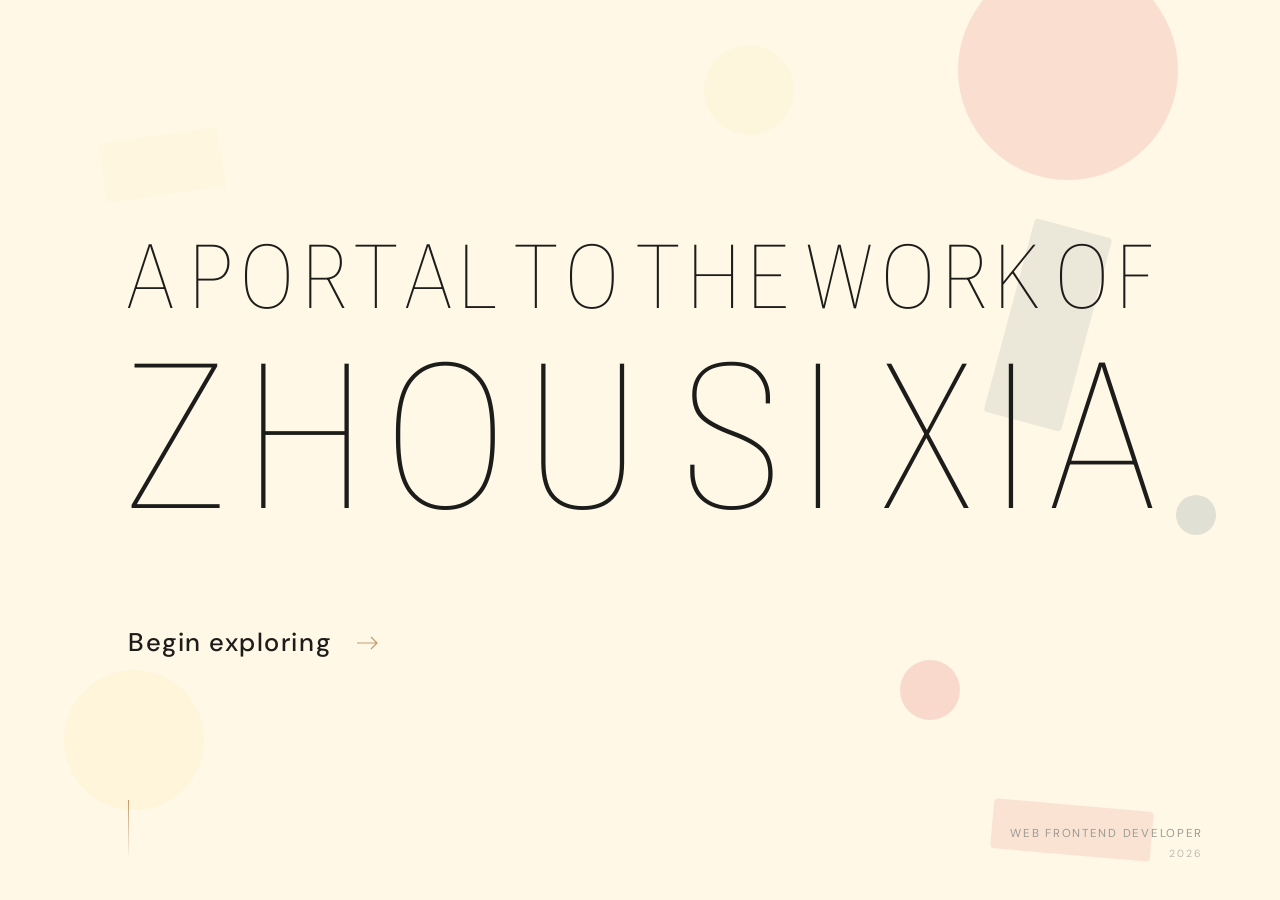
==== commit 74443365: "[背景] Splash 改为 Grainient 动态渐变背景 严格按 ReactBits 原始代码移植： - 原始 vertex shader（完全保留） - 原始 fragment shader（" ====
--- a/splash.html
+++ b/splash.html
@@ -19,8 +19,8 @@
   </head>
   <body>
     <div class="splash" id="splash">
-      <!-- 动态渐变背景 -->
-      <div class="splash-gradient"></div>
+      <!-- Grainient 动态背景 -->
+      <div class="grainient-container" id="grainientBg"></div>
 
       <!-- 背景几何装饰 -->
       <div class="splash-shapes">
@@ -67,6 +67,194 @@
       <!-- 左下角装饰线 -->
       <div class="splash-accent"></div>
     </div>
+
+    <!-- Grainient 动态背景 -->
+    <script type="module">
+      import { Renderer, Program, Mesh, Triangle } from 'https://esm.sh/ogl@1.0.11';
+
+      const hexToRgb = hex => {
+        const result = /^#?([a-f\d]{2})([a-f\d]{2})([a-f\d]{2})$/i.exec(hex);
+        if (!result) return [1, 1, 1];
+        return [parseInt(result[1], 16) / 255, parseInt(result[2], 16) / 255, parseInt(result[3], 16) / 255];
+      };
+
+      // 原始 vertex shader（完全保留）
+      const vertex = `#version 300 es
+in vec2 position;
+void main() {
+  gl_Position = vec4(position, 0.0, 1.0);
+}`;
+
+      // 原始 fragment shader（完全保留）
+      const fragment = `#version 300 es
+precision highp float;
+uniform vec2 iResolution;
+uniform float iTime;
+uniform float uTimeSpeed;
+uniform float uColorBalance;
+uniform float uWarpStrength;
+uniform float uWarpFrequency;
+uniform float uWarpSpeed;
+uniform float uWarpAmplitude;
+uniform float uBlendAngle;
+uniform float uBlendSoftness;
+uniform float uRotationAmount;
+uniform float uNoiseScale;
+uniform float uGrainAmount;
+uniform float uGrainScale;
+uniform float uGrainAnimated;
+uniform float uContrast;
+uniform float uGamma;
+uniform float uSaturation;
+uniform vec2 uCenterOffset;
+uniform float uZoom;
+uniform vec3 uColor1;
+uniform vec3 uColor2;
+uniform vec3 uColor3;
+out vec4 fragColor;
+#define S(a,b,t) smoothstep(a,b,t)
+mat2 Rot(float a){float s=sin(a),c=cos(a);return mat2(c,-s,s,c);}
+vec2 hash(vec2 p){p=vec2(dot(p,vec2(2127.1,81.17)),dot(p,vec2(1269.5,283.37)));return fract(sin(p)*43758.5453);}
+float noise(vec2 p){vec2 i=floor(p),f=fract(p),u=f*f*(3.0-2.0*f);float n=mix(mix(dot(-1.0+2.0*hash(i+vec2(0.0,0.0)),f-vec2(0.0,0.0)),dot(-1.0+2.0*hash(i+vec2(1.0,0.0)),f-vec2(1.0,0.0)),u.x),mix(dot(-1.0+2.0*hash(i+vec2(0.0,1.0)),f-vec2(0.0,1.0)),dot(-1.0+2.0*hash(i+vec2(1.0,1.0)),f-vec2(1.0,1.0)),u.x),u.y);return 0.5+0.5*n;}
+void mainImage(out vec4 o, vec2 C){
+  float t=iTime*uTimeSpeed;
+  vec2 uv=C/iResolution.xy;
+  float ratio=iResolution.x/iResolution.y;
+  vec2 tuv=uv-0.5+uCenterOffset;
+  tuv/=max(uZoom,0.001);
+
+  float degree=noise(vec2(t*0.1,tuv.x*tuv.y)*uNoiseScale);
+  tuv.y*=1.0/ratio;
+  tuv*=Rot(radians((degree-0.5)*uRotationAmount+180.0));
+  tuv.y*=ratio;
+
+  float frequency=uWarpFrequency;
+  float ws=max(uWarpStrength,0.001);
+  float amplitude=uWarpAmplitude/ws;
+  float warpTime=t*uWarpSpeed;
+  tuv.x+=sin(tuv.y*frequency+warpTime)/amplitude;
+  tuv.y+=sin(tuv.x*(frequency*1.5)+warpTime)/(amplitude*0.5);
+
+  vec3 colLav=uColor1;
+  vec3 colOrg=uColor2;
+  vec3 colDark=uColor3;
+  float b=uColorBalance;
+  float s=max(uBlendSoftness,0.0);
+  mat2 blendRot=Rot(radians(uBlendAngle));
+  float blendX=(tuv*blendRot).x;
+  float edge0=-0.3-b-s;
+  float edge1=0.2-b+s;
+  float v0=0.5-b+s;
+  float v1=-0.3-b-s;
+  vec3 layer1=mix(colDark,colOrg,S(edge0,edge1,blendX));
+  vec3 layer2=mix(colOrg,colLav,S(edge0,edge1,blendX));
+  vec3 col=mix(layer1,layer2,S(v0,v1,tuv.y));
+
+  vec2 grainUv=uv*max(uGrainScale,0.001);
+  if(uGrainAnimated>0.5){grainUv+=vec2(iTime*0.05);}
+  float grain=fract(sin(dot(grainUv,vec2(12.9898,78.233)))*43758.5453);
+  col+=(grain-0.5)*uGrainAmount;
+
+  col=(col-0.5)*uContrast+0.5;
+  float luma=dot(col,vec3(0.2126,0.7152,0.0722));
+  col=mix(vec3(luma),col,uSaturation);
+  col=pow(max(col,0.0),vec3(1.0/max(uGamma,0.001)));
+  col=clamp(col,0.0,1.0);
+
+  o=vec4(col,1.0);
+}
+void main(){
+  vec4 o=vec4(0.0);
+  mainImage(o,gl_FragCoord.xy);
+  fragColor=o;
+}`;
+
+      // 初始化 Grainient
+      const container = document.getElementById('grainientBg');
+      if (container) {
+        const renderer = new Renderer({
+          webgl: 2,
+          alpha: true,
+          antialias: false,
+          dpr: Math.min(window.devicePixelRatio || 1, 2)
+        });
+        const gl = renderer.gl;
+        const canvas = gl.canvas;
+        canvas.style.width = '100%';
+        canvas.style.height = '100%';
+        canvas.style.display = 'block';
+        container.appendChild(canvas);
+
+        const geometry = new Triangle(gl);
+
+        // 配色：暖黄橙色系（匹配 Splash 风格）
+        const color1 = '#F8E9A1';  // 暖黄
+        const color2 = '#FF9A76';  // 珊瑚橙
+        const color3 = '#FFECD2';  // 奶油白
+
+        // 原始参数（完全保留默认值）
+        const program = new Program(gl, {
+          vertex,
+          fragment,
+          uniforms: {
+            iTime:           { value: 0 },
+            iResolution:     { value: new Float32Array([1, 1]) },
+            uTimeSpeed:      { value: 0.25 },
+            uColorBalance:   { value: 0.0 },
+            uWarpStrength:   { value: 1.0 },
+            uWarpFrequency:  { value: 5.0 },
+            uWarpSpeed:      { value: 2.0 },
+            uWarpAmplitude:  { value: 50.0 },
+            uBlendAngle:     { value: 0.0 },
+            uBlendSoftness:  { value: 0.05 },
+            uRotationAmount: { value: 500.0 },
+            uNoiseScale:     { value: 2.0 },
+            uGrainAmount:    { value: 0.1 },
+            uGrainScale:     { value: 2.0 },
+            uGrainAnimated:  { value: 0.0 },
+            uContrast:       { value: 1.5 },
+            uGamma:          { value: 1.0 },
+            uSaturation:     { value: 1.0 },
+            uCenterOffset:   { value: new Float32Array([0, 0]) },
+            uZoom:           { value: 0.9 },
+            uColor1:         { value: new Float32Array(hexToRgb(color1)) },
+            uColor2:         { value: new Float32Array(hexToRgb(color2)) },
+            uColor3:         { value: new Float32Array(hexToRgb(color3)) }
+          }
+        });
+
+        const mesh = new Mesh(gl, { geometry, program });
+
+        const setSize = () => {
+          const rect = container.getBoundingClientRect();
+          const w = Math.max(1, Math.floor(rect.width));
+          const h = Math.max(1, Math.floor(rect.height));
+          renderer.setSize(w, h);
+          program.uniforms.iResolution.value[0] = gl.drawingBufferWidth;
+          program.uniforms.iResolution.value[1] = gl.drawingBufferHeight;
+        };
+
+        window.addEventListener('resize', setSize);
+        setSize();
+
+        // 原始渲染循环
+        const t0 = performance.now();
+        let raf;
+        const loop = t => {
+          program.uniforms.iTime.value = (t - t0) * 0.001;
+          renderer.render({ scene: mesh });
+          raf = requestAnimationFrame(loop);
+        };
+        raf = requestAnimationFrame(loop);
+
+        // 清理
+        window.addEventListener('beforeunload', () => {
+          cancelAnimationFrame(raf);
+          window.removeEventListener('resize', setSize);
+          gl.getExtension('WEBGL_lose_context')?.loseContext();
+        });
+      }
+    </script>
 
     <script>
       // =============================================
--- a/splash.css
+++ b/splash.css
@@ -20,48 +20,24 @@
   height: 100%;
   z-index: 10000;
   display: flex;
+  overflow: hidden;
+  background: #FFF8E7;
   transition: opacity 1s cubic-bezier(0.65, 0, 0.35, 1);
 }
 
-/* 动态渐变背景层 */
-.splash-gradient {
-  position: absolute;
-  inset: -50%;
+/* Grainient 动态背景 */
+.grainient-container {
+  position: absolute;
+  inset: 0;
   z-index: 0;
   pointer-events: none;
-  background:
-    radial-gradient(ellipse 80% 60% at 20% 30%, rgba(255, 200, 100, 0.4) 0%, transparent 60%),
-    radial-gradient(ellipse 60% 80% at 80% 70%, rgba(255, 160, 120, 0.3) 0%, transparent 55%),
-    radial-gradient(ellipse 50% 50% at 50% 50%, rgba(255, 230, 150, 0.25) 0%, transparent 50%),
-    radial-gradient(ellipse 90% 40% at 60% 10%, rgba(255, 180, 180, 0.2) 0%, transparent 50%),
-    linear-gradient(135deg, #FFF8E7 0%, #FFF5F0 30%, #FFFBF0 60%, #FFF9E8 100%);
-  animation: gradient-drift 20s ease-in-out infinite alternate;
-}
-
-@keyframes gradient-drift {
-  0% {
-    transform: translate(0%, 0%) rotate(0deg) scale(1);
-  }
-  33% {
-    transform: translate(3%, -2%) rotate(1deg) scale(1.02);
-  }
-  66% {
-    transform: translate(-2%, 3%) rotate(-1deg) scale(0.98);
-  }
-  100% {
-    transform: translate(1%, -1%) rotate(0.5deg) scale(1.01);
-  }
-}
-
-/* 整页容器 */
-.splash {
-  position: fixed;
-  inset: 0;
-  width: 100%;
-  height: 100%;
-  z-index: 10000;
-  display: flex;
-  transition: opacity 1s cubic-bezier(0.65, 0, 0.35, 1);
+  overflow: hidden;
+}
+
+.grainient-container canvas {
+  display: block;
+  width: 100% !important;
+  height: 100% !important;
 }
 
 .splash.fade-out {
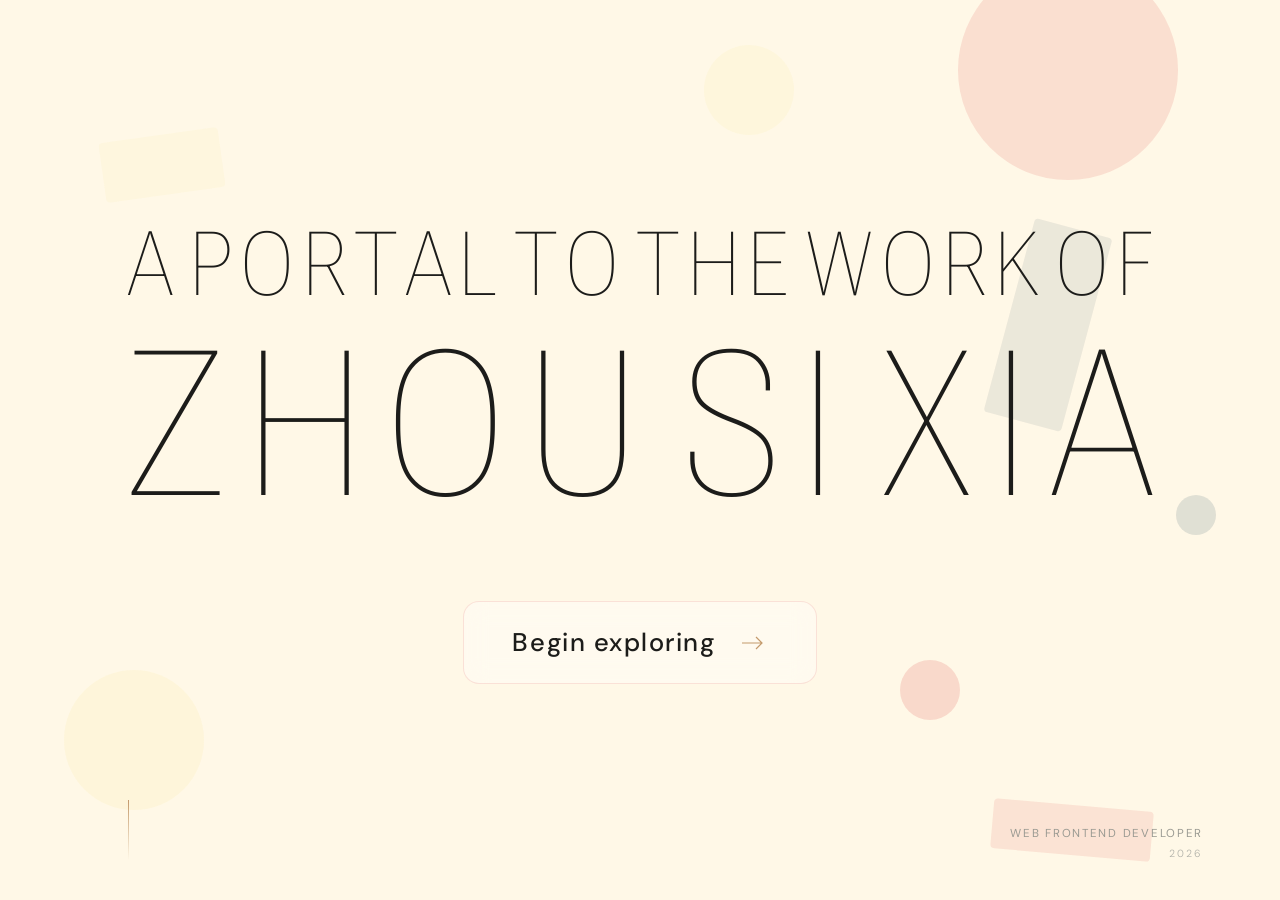
==== commit 302c1ff6: "[修改] Begin exploring 按钮居中 + 圆角矩形框 - 按钮区域移至文字下方居中 - 圆角矩形框：rgba白色半透明 + 磨砂玻璃 - 边框：淡红色 12% 透明度 - 圆角 16px" ====
--- a/splash.html
+++ b/splash.html
@@ -44,18 +44,20 @@
           <h1 class="tp-title" id="tpTitle2"></h1>
         </div>
 
-        <button class="splash-cta" id="enterBtn">
-          <span>Begin exploring</span>
-          <svg
-            class="splash-cta-arrow"
-            viewBox="0 0 32 32"
-            fill="none"
-            stroke="currentColor"
-            stroke-width="1.2"
-          >
-            <path d="M6 16h20M20 10l6 6-6 6" />
-          </svg>
-        </button>
+        <div class="splash-cta-wrap">
+          <button class="splash-cta" id="enterBtn">
+            <span>Begin exploring</span>
+            <svg
+              class="splash-cta-arrow"
+              viewBox="0 0 32 32"
+              fill="none"
+              stroke="currentColor"
+              stroke-width="1.2"
+            >
+              <path d="M6 16h20M20 10l6 6-6 6" />
+            </svg>
+          </button>
+        </div>
       </div>
 
       <!-- 右下角信息 -->
@@ -190,7 +192,7 @@
         // 配色：暖黄橙色系（匹配 Splash 风格）
         const color1 = '#F8E9A1';  // 暖黄
         const color2 = '#FF9A76';  // 珊瑚橙
-        const color3 = '#FFECD2';  // 奶油白
+        const color3 = '#E8D5B7';  // 低饱和淡黄（替代亮白色）
 
         // 原始参数（完全保留默认值）
         const program = new Program(gl, {
@@ -212,7 +214,7 @@
             uGrainAmount:    { value: 0.1 },
             uGrainScale:     { value: 2.0 },
             uGrainAnimated:  { value: 0.0 },
-            uContrast:       { value: 1.5 },
+            uContrast:       { value: 1.2 },
             uGamma:          { value: 1.0 },
             uSaturation:     { value: 1.0 },
             uCenterOffset:   { value: new Float32Array([0, 0]) },
--- a/splash.css
+++ b/splash.css
@@ -208,31 +208,43 @@
   color: #1C1C1A;
 }
 
+/* 按钮容器 */
+.splash-cta-wrap {
+  margin-top: 64px;
+  display: flex;
+  justify-content: center;
+  opacity: 0;
+  transform: translateY(16px);
+  animation: splash-in 0.9s ease forwards;
+  animation-delay: 0.8s;
+}
+
 /* 按钮 */
 .splash-cta {
-  margin-top: 64px;
   display: inline-flex;
   align-items: center;
+  justify-content: center;
   gap: 20px;
   font-family: 'DM Sans', 'Inter', sans-serif;
   font-size: 1.6rem;
   font-weight: 500;
   letter-spacing: 0.06em;
   color: #1C1C1A;
-  background: none;
-  border: none;
+  background: rgba(255, 255, 255, 0.35);
+  backdrop-filter: blur(12px);
+  -webkit-backdrop-filter: blur(12px);
+  border: 1px solid rgba(214, 40, 40, 0.12);
+  border-radius: 16px;
+  padding: 24px 48px;
   cursor: pointer;
-  padding: 12px 0;
-  opacity: 0;
-  transform: translateY(16px);
-  animation: splash-in 0.9s ease forwards;
-  animation-delay: 0.8s;
-  transition: gap 0.3s ease, color 0.3s ease, transform 0.15s ease;
+  transition: gap 0.3s ease, color 0.3s ease, transform 0.15s ease, background 0.3s ease, border-color 0.3s ease;
 }
 
 .splash-cta:hover {
   gap: 28px;
   color: #C49A6C;
+  background: rgba(255, 255, 255, 0.5);
+  border-color: rgba(214, 40, 40, 0.2);
 }
 
 .splash-cta:active {
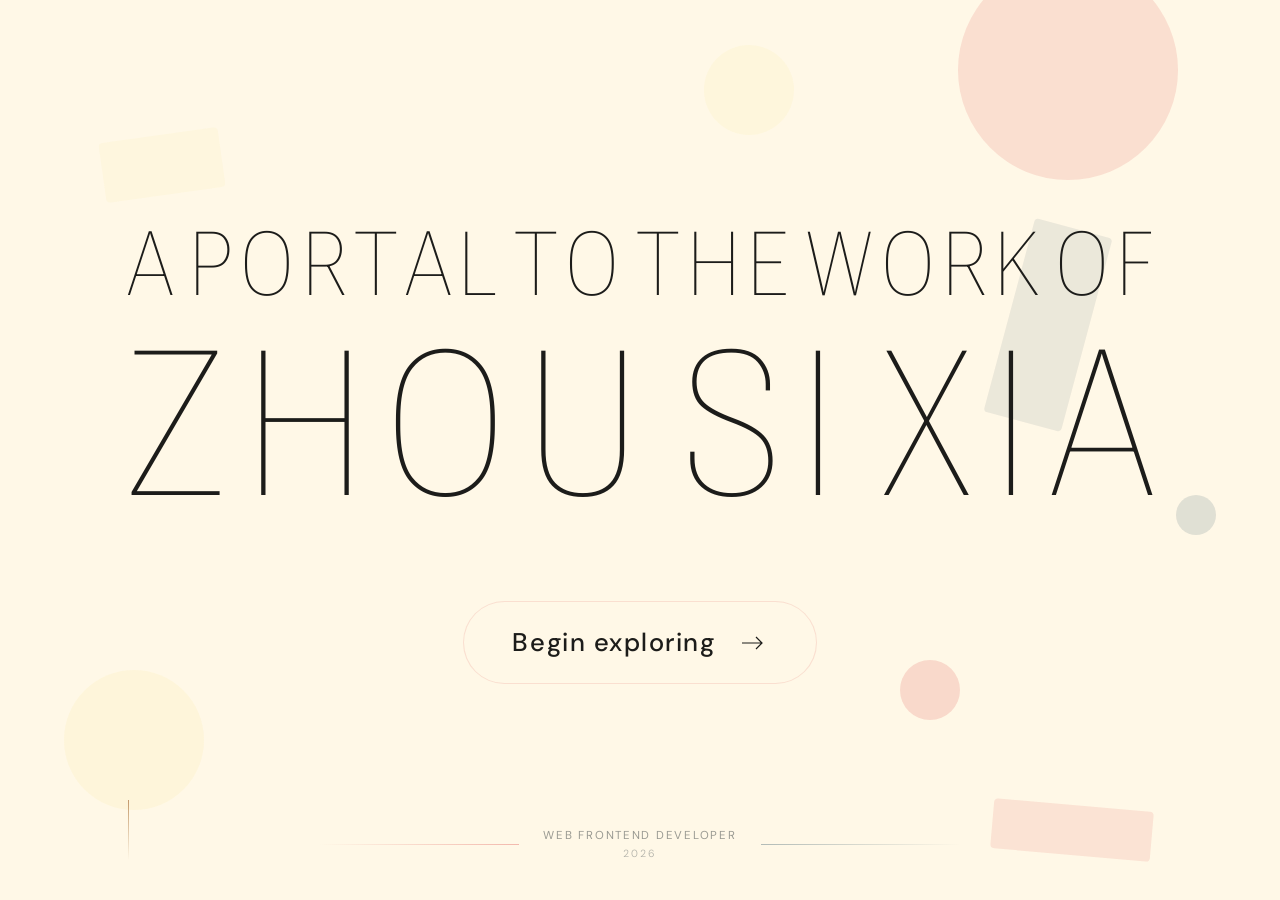
==== commit 69cc2269: "[修改] 底部信息居中 + 两侧渐细横线 - WEB FRONTEND DEVELOPER / 2026 居中显示 - 左侧横线：红色渐变（从中间向左渐细消失） - 右侧横线：深蓝渐变（从中间向右渐细" ====
--- a/splash.html
+++ b/splash.html
@@ -60,10 +60,14 @@
         </div>
       </div>
 
-      <!-- 右下角信息 -->
+      <!-- 底部信息（居中 + 两侧渐细横线） -->
       <div class="splash-footer">
-        <span class="splash-footer-role">WEB FRONTEND DEVELOPER</span>
-        <span class="splash-footer-year">2026</span>
+        <div class="splash-footer-line splash-footer-line-left"></div>
+        <div class="splash-footer-text">
+          <span class="splash-footer-role">WEB FRONTEND DEVELOPER</span>
+          <span class="splash-footer-year">2026</span>
+        </div>
+        <div class="splash-footer-line splash-footer-line-right"></div>
       </div>
 
       <!-- 左下角装饰线 -->
--- a/splash.css
+++ b/splash.css
@@ -57,7 +57,12 @@
 .shape {
   position: absolute;
   opacity: 0;
-  animation: shape-in 1.2s ease forwards;
+  animation: shape-in 1.2s ease forwards, shape-float 6s ease-in-out infinite;
+}
+
+@keyframes shape-float {
+  0%, 100% { transform: translateY(0); }
+  50% { transform: translateY(-12px); }
 }
 
 .shape-circle {
@@ -75,7 +80,8 @@
   background: rgba(214, 40, 40, 0.12);
   top: -40px;
   right: 8%;
-  animation-delay: 0.3s;
+  animation-delay: 0.3s, 0s;
+  animation-duration: 1.2s, 7s;
 }
 
 /* 圆形2 - 左下角中圆 */
@@ -85,7 +91,8 @@
   background: rgba(248, 233, 161, 0.18);
   bottom: 10%;
   left: 5%;
-  animation-delay: 0.5s;
+  animation-delay: 0.5s, 1s;
+  animation-duration: 1.2s, 8s;
 }
 
 /* 长方形1 - 右侧中部 */
@@ -96,7 +103,8 @@
   top: 25%;
   right: 15%;
   transform: rotate(15deg);
-  animation-delay: 0.4s;
+  animation-delay: 0.4s, 0.5s;
+  animation-duration: 1.2s, 6s;
 }
 
 /* 圆形3 - 右下角小圆 */
@@ -106,7 +114,8 @@
   background: rgba(214, 40, 40, 0.15);
   bottom: 20%;
   right: 25%;
-  animation-delay: 0.7s;
+  animation-delay: 0.7s, 1.5s;
+  animation-duration: 1.2s, 9s;
 }
 
 /* 长方形2 - 左上角 */
@@ -117,7 +126,8 @@
   top: 15%;
   left: 8%;
   transform: rotate(-8deg);
-  animation-delay: 0.6s;
+  animation-delay: 0.6s, 2s;
+  animation-duration: 1.2s, 7.5s;
 }
 
 /* 圆形4 - 右侧中部小圆 */
@@ -127,7 +137,8 @@
   background: rgba(0, 48, 73, 0.12);
   top: 55%;
   right: 5%;
-  animation-delay: 0.8s;
+  animation-delay: 0.8s, 0.8s;
+  animation-duration: 1.2s, 6.5s;
 }
 
 /* 长方形3 - 底部右侧 */
@@ -138,7 +149,8 @@
   bottom: 5%;
   right: 10%;
   transform: rotate(5deg);
-  animation-delay: 0.9s;
+  animation-delay: 0.9s, 1.2s;
+  animation-duration: 1.2s, 8.5s;
 }
 
 /* 圆形5 - 顶部中央偏右 */
@@ -148,7 +160,8 @@
   background: rgba(248, 233, 161, 0.16);
   top: 5%;
   left: 55%;
-  animation-delay: 0.5s;
+  animation-delay: 0.5s, 0.3s;
+  animation-duration: 1.2s, 7s;
 }
 
 @keyframes shape-in {
@@ -230,11 +243,9 @@
   font-weight: 500;
   letter-spacing: 0.06em;
   color: #1C1C1A;
-  background: rgba(255, 255, 255, 0.35);
-  backdrop-filter: blur(12px);
-  -webkit-backdrop-filter: blur(12px);
+  background: #FFF8E7;
   border: 1px solid rgba(214, 40, 40, 0.12);
-  border-radius: 16px;
+  border-radius: 50px;
   padding: 24px 48px;
   cursor: pointer;
   transition: gap 0.3s ease, color 0.3s ease, transform 0.15s ease, background 0.3s ease, border-color 0.3s ease;
@@ -243,19 +254,26 @@
 .splash-cta:hover {
   gap: 28px;
   color: #C49A6C;
-  background: rgba(255, 255, 255, 0.5);
+  background: #FFF5E0;
   border-color: rgba(214, 40, 40, 0.2);
+  transform: translateY(-6px);
+  transition: gap 0.3s ease, color 0.3s ease, background 0.3s ease, border-color 0.3s ease, transform 0.25s cubic-bezier(0.34, 1.56, 0.64, 1);
+}
+
+.splash-cta:not(:hover) {
+  transform: translateY(0);
+  transition: gap 0.4s ease, color 0.4s ease, background 0.4s ease, border-color 0.4s ease, transform 0.6s cubic-bezier(0.25, 0.46, 0.45, 0.94);
 }
 
 .splash-cta:active {
-  transform: scale(0.95);
+  transform: scale(0.95) translateY(-6px);
   transition: transform 0.08s ease;
 }
 
 .splash-cta-arrow {
   width: 32px;
   height: 32px;
-  color: #C49A6C;
+  color: inherit;
   transition: transform 0.3s ease;
 }
 
@@ -263,19 +281,29 @@
   transform: translateX(6px);
 }
 
-/* 右下角信息 */
+/* 底部信息 */
 .splash-footer {
   position: absolute;
   bottom: 40px;
-  right: 6%;
+  left: 0;
+  right: 0;
   z-index: 2;
   display: flex;
-  flex-direction: column;
-  align-items: flex-end;
-  gap: 6px;
+  align-items: center;
+  justify-content: center;
+  gap: 24px;
+  padding: 0 8%;
   opacity: 0;
   animation: splash-in 0.8s ease forwards;
   animation-delay: 1.2s;
+}
+
+.splash-footer-text {
+  display: flex;
+  flex-direction: column;
+  align-items: center;
+  gap: 4px;
+  flex-shrink: 0;
 }
 
 .splash-footer-role {
@@ -285,6 +313,7 @@
   letter-spacing: 0.15em;
   text-transform: uppercase;
   color: #9A9A92;
+  white-space: nowrap;
 }
 
 .splash-footer-year {
@@ -295,6 +324,31 @@
   color: #B0B0A8;
 }
 
+/* 渐细横线 */
+.splash-footer-line {
+  flex: 1;
+  max-width: 200px;
+  height: 1px;
+  position: relative;
+}
+
+.splash-footer-line::before {
+  content: '';
+  position: absolute;
+  top: 0;
+  left: 0;
+  right: 0;
+  height: 1px;
+}
+
+.splash-footer-line-left::before {
+  background: linear-gradient(to left, rgba(214, 40, 40, 0.3), transparent);
+}
+
+.splash-footer-line-right::before {
+  background: linear-gradient(to right, rgba(0, 48, 73, 0.3), transparent);
+}
+
 /* 左下角装饰 */
 .splash-accent {
   position: absolute;
